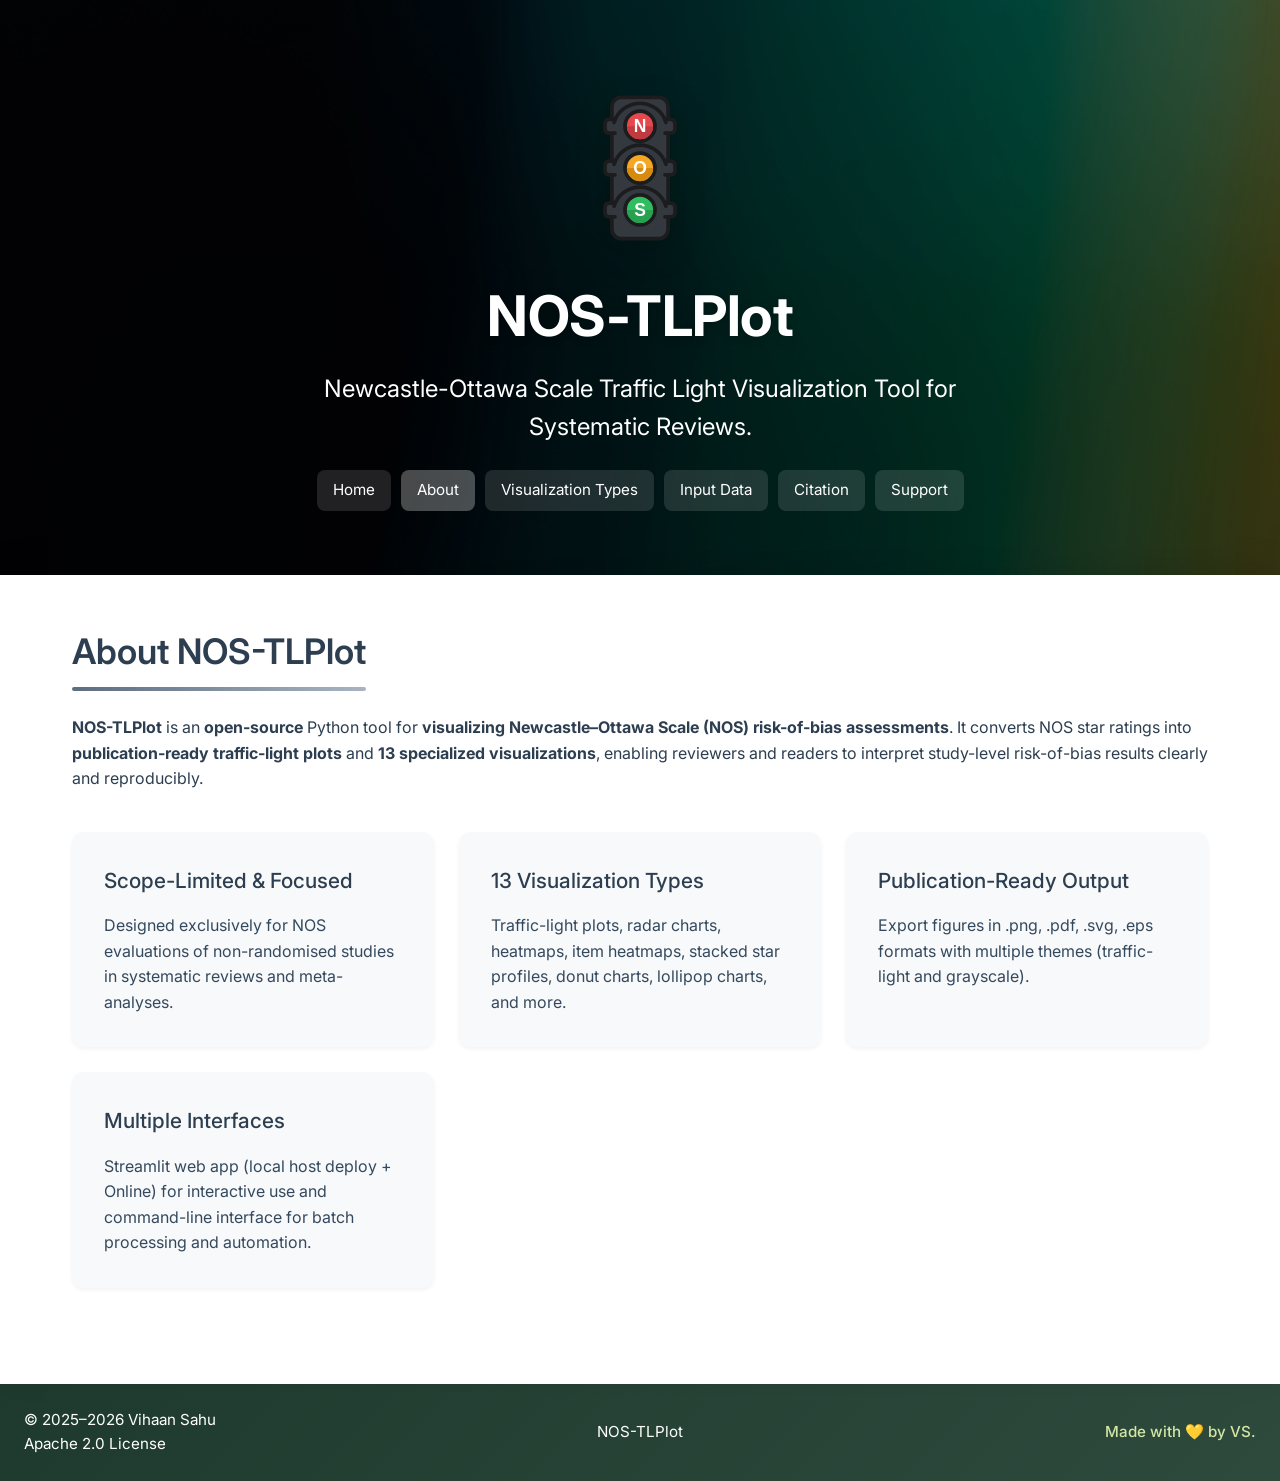
==== about.html @ 0ec020cd "section pages, clickable visualization cards, arrows above figures, softer hover" ====
<!DOCTYPE html>
<html lang="en">
<head>
  <meta charset="UTF-8">
  <meta name="viewport" content="width=device-width, initial-scale=1.0">
  <title>NOS-TLPlot: About NOS-TLPlot</title>
  <meta name="description" content="What NOS-TLPlot is, who it is for, and what makes it a reproducible Newcastle-Ottawa Scale risk-of-bias visualization tool.">
  <link rel="canonical" href="https://nos-tlplot.github.io/about.html">
  <meta property="og:type" content="website">
  <meta property="og:site_name" content="NOS-TLPlot">
  <meta property="og:title" content="NOS-TLPlot: About NOS-TLPlot">
  <meta property="og:description" content="What NOS-TLPlot is, who it is for, and what makes it a reproducible Newcastle-Ottawa Scale risk-of-bias visualization tool.">
  <meta property="og:url" content="https://nos-tlplot.github.io/about.html">
  <meta property="og:image" content="https://nos-tlplot.github.io/assets/preview1.png">
  <meta name="twitter:card" content="summary_large_image">
  <meta name="twitter:title" content="NOS-TLPlot: About NOS-TLPlot">
  <meta name="twitter:description" content="What NOS-TLPlot is, who it is for, and what makes it a reproducible Newcastle-Ottawa Scale risk-of-bias visualization tool.">
  <link rel="icon" href="assets/favicon-48x48.png" type="image/png" sizes="48x48">
  <link rel="icon" href="assets/favicon-96x96.png" type="image/png" sizes="96x96">
  <link rel="icon" href="assets/favicon-180x180.png" type="image/png" sizes="180x180">
  <link rel="apple-touch-icon" href="assets/favicon-180x180.png">
  <link rel="preconnect" href="https://img.shields.io" crossorigin>
  <link rel="preconnect" href="https://cdnjs.cloudflare.com" crossorigin>
  <link rel="stylesheet" href="https://cdnjs.cloudflare.com/ajax/libs/font-awesome/6.5.1/css/all.min.css">
  <link rel="stylesheet" href="styles.css?v=3.0.1">
</head>
<body>

<header>
  <div class="logo-container">
    <img src="assets/logo.svg" alt="NOS-TLPlot Logo" class="logo-image">
  </div>
  <h1 style="margin-top: 15px;">NOS-TLPlot</h1>
  <p>Newcastle-Ottawa Scale Traffic Light Visualization Tool for Systematic Reviews.</p>
  <nav class="page-nav" aria-label="Pages">
    <a href="index.html">Home</a>
    <a href="about.html" class="active">About</a>
    <a href="visualization-types.html">Visualization Types</a>
    <a href="input-data.html">Input Data</a>
    <a href="citation.html">Citation</a>
    <a href="support.html">Support</a>
  </nav>
</header>

<main>
  <div class="container">

    <section class="section-header">
      <h2>About NOS-TLPlot</h2>
      <p>
        <strong>NOS-TLPlot</strong> is an <strong>open-source</strong> Python tool for <strong>visualizing Newcastle–Ottawa Scale (NOS) risk-of-bias assessments</strong>.  
        It converts NOS star ratings into <strong>publication-ready traffic-light plots</strong> and <strong>13 specialized visualizations</strong>, enabling reviewers and readers to interpret study-level risk-of-bias results clearly and reproducibly.
      </p>
      
      <div class="feature-grid">
        <div class="feature-card">
          <h3>Scope-Limited & Focused</h3>
          <p>Designed exclusively for NOS evaluations of non-randomised studies in systematic reviews and meta-analyses.</p>
        </div>
        <div class="feature-card">
          <h3>13 Visualization Types</h3>
          <p>Traffic-light plots, radar charts, heatmaps, item heatmaps, stacked star profiles, donut charts, lollipop charts, and more.</p>
        </div>
        <div class="feature-card">
          <h3>Publication-Ready Output</h3>
          <p>Export figures in .png, .pdf, .svg, .eps formats with multiple themes (traffic-light and grayscale).</p>
        </div>
        <div class="feature-card">
          <h3>Multiple Interfaces</h3>
          <p>Streamlit web app (local host deploy + Online) for interactive use and command-line interface for batch processing and automation.</p>
        </div>
      </div>
    </section>


  </div>
</main>
<footer>
    <div class="footer-content">
      <div class="footer-left">
        <p>© 2025–2026 Vihaan Sahu</p>
        <p>Apache 2.0 License</p>
      </div>
      <div class="footer-center">
        <p>NOS-TLPlot</p>
      </div>
      <div class="footer-right">
        <p><a href="https://aurumz-rgb.github.io" target="_blank">Made with 💛 by VS.</a></p>
      </div>
    </div>
  </footer>

</body>
</html>
---- styles.css ----
@import url('https://fonts.googleapis.com/css2?family=Inter:wght@300;400;500;600;700&family=Roboto+Mono:wght@400;500&display=swap');
    
    :root {
      --primary-dark: #1e3a2e;
      --primary-medium: #2d4a3d;
      --primary-light: #3d6b4d;
      --primary-accent: #5d8a6a;
      --secondary-accent: #d4e6a3;
      --text-primary: #2c3e50;
      --text-secondary: #34495e;
      --bg-light: #f8f9fa;
      --bg-white: #ffffff;
      --shadow-sm: 0 2px 4px rgba(0,0,0,0.05);
      --shadow-md: 0 4px 8px rgba(0,0,0,0.1);
      --shadow-lg: 0 12px 24px rgba(0,0,0,0.15);
      --transition: all 0.3s cubic-bezier(0.4, 0, 0.2, 1);
    }
    
    * {
      margin: 0;
      padding: 0;
      box-sizing: border-box;
    }
    
    body {
      font-family: 'Inter', "Segoe UI", Roboto, sans-serif;
      line-height: 1.6;
      color: var(--text-primary);
      background: linear-gradient(135deg, var(--primary-dark), var(--primary-light));
      min-height: 100vh;
      overflow-x: hidden;
    }
    
    html {
      scroll-behavior: smooth;
    }
    
    header {
      position: relative;
      background: url("assets/background.png") no-repeat center center;
      background-size: cover;
      color: white;
      text-align: center;
      padding: 4rem 2rem;
      overflow: hidden;
    }
    
    header::before {
      content: "";
      position: absolute;
      inset: 0;
      background: rgba(0,0,0,0.4);
      z-index: 0;
    }
    
    header * { 
      position: relative; 
      z-index: 1; 
    }
    
    header h1 { 
      font-size: 3.5rem; 
      margin: 0.5rem 0;
      font-weight: 700;
      letter-spacing: -0.5px;
      text-shadow: 0 2px 10px rgba(0,0,0,0.2);
    }
    
    header p { 
      font-size: 1.5rem; 
      color: #fff;
      max-width: 700px;
      margin: 0 auto 1.5rem;
      font-weight: 400;
    }
    
    main { 
      background: var(--bg-white);
      position: relative;
      z-index: 2;
      box-shadow: 0 -10px 30px rgba(0,0,0,0.1);
    }
    
    .container { 
      max-width: 1200px; 
      margin: auto; 
      padding: 3rem 2rem;
    }
    
    section { 
      margin-bottom: 4rem;
      opacity: 0;
      transform: translateY(20px);
      animation: fadeInUp 0.6s forwards;
    }
    
    @keyframes fadeInUp {
      to {
        opacity: 1;
        transform: translateY(0);
      }
    }
    
    section:nth-child(1) { animation-delay: 0.1s; }
    section:nth-child(2) { animation-delay: 0.2s; }
    section:nth-child(3) { animation-delay: 0.3s; }
    section:nth-child(4) { animation-delay: 0.4s; }
    section:nth-child(5) { animation-delay: 0.5s; }
    section:nth-child(6) { animation-delay: 0.6s; }
    section:nth-child(7) { animation-delay: 0.7s; }
    
    h2 { 
      color: var(--text-primary);
      margin-bottom: 1.5rem;
      font-weight: 600;
      font-size: 2.2rem;
    }
    
    h3 { 
      color: var(--text-secondary);
      margin-bottom: 1rem;
      font-weight: 500;
      font-size: 1.3rem;
    }
    
    .logo-container {
      display: flex;
      justify-content: center;
      align-items: center;
      margin: 1.5rem 0;
      height: 160px;
      width: 100%;
    }
    
    .logo-image {
      width: 160px;
      height: 160px;
      object-fit: contain;
      filter: drop-shadow(0 10px 15px rgba(0,0,0,0.2));
      transition: transform 0.5s ease;
    }
    
    .logo-image:hover {
      transform: scale(1.05);
    }
    

    .badges {
      text-align: center;
      margin: 2rem auto;
      display: flex;
      justify-content: center;
      align-items: center;
      flex-wrap: wrap;
      gap: 16px;
      padding: 20px;
      max-width: 1100px;
    }
    
    .badges img {
      max-width: 100%;
      height: auto;
      border-radius: 6px;
    }
    
    .badges img {
      height: 24px;
      transition: all 0.3s cubic-bezier(0.4, 0, 0.2, 1);
      filter: grayscale(0.7);
      border-radius: 4px;
    }
    
    .badges img:hover {
      transform: translateY(-4px) scale(1.05);
      filter: grayscale(0);
    }

    
    .redirect {
      text-align: center;
      margin: 3rem 0;
    }
    
    .redirect a {
      background: linear-gradient(135deg, var(--primary-medium), var(--primary-accent));
      color: white;
      padding: 1rem 2.5rem;
      font-size: 1.2rem;
      border-radius: 50px;
      text-decoration: none;
      display: inline-block;
      margin: 0.5rem;
      font-weight: 500;
      transition: var(--transition);
      box-shadow: var(--shadow-md);
      position: relative;
      overflow: hidden;
    }
    
    .redirect a::before {
      content: '';
      position: absolute;
      top: 0;
      left: 0;
      width: 100%;
      height: 100%;
      background: rgba(255,255,255,0.1);
      transform: translateX(-100%);
      transition: transform 0.5s ease;
    }
    
    .redirect a:hover::before {
      transform: translateX(0);
    }
    
    .redirect a:hover { 
      background: linear-gradient(135deg, var(--primary-dark), var(--primary-medium));
      transform: translateY(-5px);
      box-shadow: var(--shadow-lg);
    }
    
    .redirect a.secondary {
      background: linear-gradient(135deg, var(--primary-dark), var(--primary-medium));
    }
    
    .redirect a.secondary:hover {
      background: linear-gradient(135deg, #0f1f1a, var(--primary-dark));
    }
    
    .carousel {
      position: relative;
      width: 100%;
      max-width: 900px;
      margin: 3rem auto;
      overflow: hidden;
      border-radius: 16px;
      background: var(--bg-white);
      height: 550px;
    }
    
    .carousel-track {
      display: flex;
      width: 100%;
      transition: transform 0.5s ease-in-out;
      height: 100%;
    }
    
    .carousel-track img {
      width: 100%;
      flex: 0 0 100%;
      display: block;
      height: 100%;
      object-fit: contain;
      padding: 20px;
      box-sizing: border-box;
    }
    
    .carousel-arrow {
      position: absolute;
      top: 50%;
      transform: translateY(-50%);
      width: 36px;
      height: 36px;
      background-color: rgba(45, 74, 61, 0.7);
      border-radius: 4px;
      display: flex;
      justify-content: center;
      align-items: center;
      cursor: pointer;
      z-index: 10;
      font-size: 16px;
      border: none;
      color: white;
      transition: var(--transition);
      backdrop-filter: blur(5px);
    }
    
    .carousel-arrow:hover {
      background-color: rgba(45, 74, 61, 0.9);
    }
    
    .carousel-arrow.prev {
      left: 15px;
      border-radius: 4px 0 0 4px;
    }
    
    .carousel-arrow.next {
      right: 15px;
      border-radius: 0 4px 4px 0;
    }
    
    .table-container {
      overflow-x: auto;
      margin-top: 1.5rem;
      border-radius: 8px;
      box-shadow: var(--shadow-sm);
    }
    
    table {
      width: 100%;
      border-collapse: collapse;
      background: var(--bg-white);
    }
    
    th, td {
      border: 1px solid #e0e0e0;
      padding: 0.75rem;
      text-align: left;
      font-size: 0.95rem;
    }
    
    th {
      background-color: var(--primary-medium);
      color: white;
      font-weight: 500;
      text-transform: uppercase;
      font-size: 0.85rem;
      letter-spacing: 0.5px;
    }
    
    tr:nth-child(even) {
      background-color: var(--bg-light);
    }
    
    tr:hover {
      background-color: rgba(93, 138, 106, 0.1);
    }
    
    .citation, .support, .table-instructions {
      margin-top: 2.5rem;
    }
    
    .citation p {
      font-style: italic;
      color: var(--text-primary);
      line-height: 1.7;
    }
    
    .support p {
      line-height: 1.7;
      color: var(--text-secondary);
    }
    
    .support a {
      color: var(--primary-medium);
      text-decoration: none;
      font-weight: 500;
      position: relative;
    }
    
    .support a::after {
      content: '';
      position: absolute;
      bottom: -2px;
      left: 0;
      width: 0;
      height: 2px;
      background-color: var(--primary-medium);
      transition: width 0.3s ease;
    }
    
    .support a:hover { 
      text-decoration: none;
    }
    
    .support a:hover::after {
      width: 100%;
    }
    
    .citation-select-container select, 
    .citation-select-container button {
       font-size: 0.9rem;        
       padding: 0.5rem 1rem;  
       margin-right: 0.5rem;
       min-width: 200px;       
       border-radius: 8px;     
       border: 1px solid #ddd;
       background-color: var(--bg-white);
       transition: var(--transition);
    }
    
    .citation-select-container select:hover,
    .citation-select-container button:hover {
      border-color: var(--primary-medium);
    }
    
    .citation-select-container button {
      background: linear-gradient(135deg, var(--primary-medium), var(--primary-accent));
      color: white;
      border: none;
      cursor: pointer;
      font-weight: 500;
    }
    
    .citation-select-container button:hover {
      background: linear-gradient(135deg, var(--primary-dark), var(--primary-medium));
    }
    
    footer {
      background: linear-gradient(135deg, var(--primary-dark), var(--primary-medium));
      color: #fff;
      display: flex;
      justify-content: center;
      align-items: center;
      padding: 1.5rem;
      font-size: 0.95rem;
      font-weight: 400;
    }
    
    footer a {
      color: var(--secondary-accent);
      text-decoration: none;
      font-weight: 500;
      position: relative;
    }
    
    footer a::after {
      content: '';
      position: absolute;
      bottom: -2px;
      left: 0;
      width: 0;
      height: 2px;
      background-color: var(--secondary-accent);
      transition: width 0.3s ease;
    }
    
    footer a:hover {
      color: #e6f5a3;
    }
    
    footer a:hover::after {
      width: 100%;
    }

    .footer-content {
      display: flex;
      justify-content: space-between;
      align-items: center;
      width: 100%;
    }

    .footer-left, 
    .footer-center, 
    .footer-right {
      flex: 1;
    }

    .footer-center {
      text-align: center;
    }

    .footer-right {
      text-align: right;
    }
    
    .template-container {
      display: flex;
      flex-wrap: wrap;
      justify-content: flex-start;
      gap: 25px;
      margin-top: 25px;
      margin-bottom: 35px;
    }
    
    .template-box {
      background: linear-gradient(135deg, var(--bg-light), #e9ecef);
      border-radius: 16px;
      padding: 25px;
      width: 220px;
      text-align: center;
      box-shadow: var(--shadow-md);
      transition: var(--transition);
      border: 1px solid #dee2e6;
      position: relative;
      overflow: hidden;
    }
    
    .template-box::before {
      content: '';
      position: absolute;
      top: 0;
      left: 0;
      width: 100%;
      height: 5px;
      background: linear-gradient(90deg, #5B6D80, #A9B4C0);
    }
    
    .template-box:hover {
      transform: translateY(-10px);
      box-shadow: var(--shadow-lg);
    }
    
    .template-box h3 {
      margin-top: 0;
      color: var(--text-primary);
      font-size: 1.3rem;
      border-bottom: 2px solid var(--primary-medium);
      padding-bottom: 12px;
      margin-bottom: 18px;
    }
    
    .template-buttons {
      display: flex;
      flex-direction: row;
      gap: 12px;
      justify-content: center;
    }
    
    .template-buttons a {
      background: linear-gradient(135deg, var(--primary-medium), var(--primary-accent));
      color: white;
      padding: 10px 18px;
      border-radius: 25px;
      text-decoration: none;
      font-size: 0.95rem;
      font-weight: 500;
      transition: var(--transition);
      display: inline-block;
      box-shadow: var(--shadow-sm);
    }
    
    .template-buttons a:hover {
      background: linear-gradient(135deg, var(--primary-dark), var(--primary-medium));
      transform: translateY(-3px);
      box-shadow: var(--shadow-md);
    }
    
    .citation-download {
      margin-top: 1.5rem;
      display: flex;
      gap: 15px;
    }
    
    .citation-download button {
      background: linear-gradient(135deg, var(--primary-medium), var(--primary-accent));
      color: white;
      border: none;
      padding: 0.6rem 1.2rem;
      border-radius: 8px;
      cursor: pointer;
      font-size: 0.9rem;
      font-weight: 500;
      transition: var(--transition);
      box-shadow: var(--shadow-sm);
    }
    
    .citation-download button:hover {
      background: linear-gradient(135deg, var(--primary-dark), var(--primary-medium));
      transform: translateY(-3px);
      box-shadow: var(--shadow-md);
    }
    
    .feature-grid {
      display: grid;
      grid-template-columns: repeat(auto-fit, minmax(300px, 1fr));
      gap: 25px;
      margin: 2.5rem 0;
    }
    
    .feature-card {
      background: var(--bg-light);
      padding: 2rem;
      border-radius: 12px;

      transition: var(--transition);
      box-shadow: var(--shadow-sm);
      height: 100%;
      display: flex;
      flex-direction: column;
    }
    
    .feature-card:hover {
      transform: translateY(-8px);
      box-shadow: var(--shadow-lg);
    }
    
    .feature-card h3 {
      margin-top: 0;
      color: var(--text-primary);
      font-size: 1.3rem;
      margin-bottom: 1rem;
    }
    
    .feature-card p {
      color: var(--text-secondary);
      flex-grow: 1;
    }
    
    .viz-grid {
      display: grid;
      grid-template-columns: repeat(auto-fit, minmax(250px, 1fr));
      gap: 20px;
      margin: 2.5rem 0;
    }
    
    .viz-item {
      background: linear-gradient(135deg, #e8f5e9, #f1f8e9);
      padding: 1.2rem;
      border-radius: 10px;
      font-size: 0.95rem;

      transition: var(--transition);
      box-shadow: var(--shadow-sm);
      font-weight: 500;
    }
    
    .viz-item:hover {
      transform: translateY(-5px);
      box-shadow: var(--shadow-md);
    }
    
    pre {
      background: linear-gradient(135deg, var(--text-primary), var(--text-secondary));
      color: white;
      padding: 1.5rem;
      border-radius: 10px;
      overflow-x: auto;
      font-family: 'Roboto Mono', 'Courier New', monospace;
      box-shadow: var(--shadow-md);
      margin: 1.5rem 0;
    }
    
    .code-block {
      background: var(--bg-light);
      padding: 0.8rem;
      border-radius: 6px;
      font-family: 'Roboto Mono', 'Courier New', monospace;
      font-size: 0.9rem;
      box-shadow: inset 0 1px 3px rgba(0,0,0,0.1);
    }
    
    .section-header {
      text-align: left;
      margin-bottom: 3rem;
    }
    
    .section-header h2 {
      position: relative;
      display: inline-block;
      padding-bottom: 12px;
    }
    
    .section-header h2:after {
      content: '';
      position: absolute;
      bottom: 0;
      left: 0;
      width: 100%;
      height: 4px;
      background: linear-gradient(90deg, #5B6D80, #A9B4C0);
      border-radius: 4px;
    }
    
    .methods-text {
      background: var(--bg-light);
      padding: 2rem;
      border-radius: 12px;

      box-shadow: var(--shadow-sm);
      margin: 1.5rem 0;
    }
    
    .methods-text p {
      font-style: italic;
      color: var(--text-primary);
      line-height: 1.8;
    }
    

    @media (max-width: 768px) {
      header h1 {
        font-size: 2.5rem;
      }
      
      header p {
        font-size: 1.2rem;
      }
      
      .container {
        padding: 2rem 1rem;
      }
      
      .carousel {
        height: 400px;
      }
      
      .carousel-arrow {
        width: 30px;
        height: 30px;
        font-size: 14px;
      }
      
      .carousel-arrow.prev {
        left: 10px;
      }
      
      .carousel-arrow.next {
        right: 10px;
      }
      
      .feature-grid {
        grid-template-columns: 1fr;
      }
      
      .viz-grid {
        grid-template-columns: repeat(2, 1fr);
      }
      
      .template-box {
        width: 100%;
      }

      .footer-content {
        flex-direction: column;
        gap: 1rem;
        text-align: center;
      }

      .footer-left, .footer-center, .footer-right {
        text-align: center;
        flex: auto;
      }
    }
    
    @media (max-width: 480px) {
      header {
        padding: 3rem 1rem;
      }
      
      header h1 {
        font-size: 2rem;
      }
      
      .redirect a {
        padding: 0.8rem 1.5rem;
        font-size: 1rem;
      }
      
      .viz-grid {
        grid-template-columns: 1fr;
      }
    }
    .carousel {
      box-shadow: none;
      outline: none;
    }
    
    .carousel-track img {
      box-shadow: none;
      outline: none;
    }
    
    .carousel-arrow:focus {
      outline: none;
    }
    
    .carousel-arrow:focus-visible {
      outline: 2px solid #ffffff;
    }
    
    .citation-select-container {
      position: relative;
    }
    
    .citation-select-container button {
      position: relative;
    }
    
    .citation-copied {
      position: absolute;
      left: calc(100% + 12px);
      top: 50%;
      transform: translateY(-50%);
      background: var(--primary-medium);
      color: white;
      padding: 10px 16px;
      border-radius: 8px;
      font-weight: 500;
      font-size: 0.9rem;
      white-space: nowrap;
      box-shadow: var(--shadow-md);
      opacity: 0;
      transition: opacity 0.3s ease;
      z-index: 500;
      pointer-events: none;
    }
    
    .citation-copied.show {
      opacity: 1;
    }

    /* carousel arrows outside the figure */
    .carousel-section {
      position: relative;
      max-width: 1060px;
      margin: 3rem auto;
    }
    
    .carousel-wrapper {
      position: relative;
      width: 100%;
    }
    
    .carousel-arrow.prev {
      left: -56px;
    }
    
    .carousel-arrow.next {
      right: -56px;
    }
    
    @media (max-width: 1100px) {
      .carousel-arrow.prev {
        left: 10px;
      }
      
      .carousel-arrow.next {
        right: 10px;
      }
    }
    
    .carousel-track img {
      cursor: zoom-in;
    }
    
    /* clickable visualization type cards */
    .viz-item {
      cursor: pointer;
      transition: var(--transition);
    }
    
    .viz-item:hover {
      background: var(--bg-light);
    }
    
    /* plot lightbox */
    .plot-lightbox {
      display: none;
      position: fixed;
      inset: 0;
      background: rgba(10, 14, 12, 0.92);
      z-index: 2000;
      flex-direction: column;
    }
    
    .plot-lightbox.open {
      display: flex;
    }
    
    .plot-lightbox-toolbar {
      display: flex;
      align-items: center;
      justify-content: space-between;
      gap: 12px;
      padding: 10px 18px;
      background: rgba(20, 26, 23, 0.9);
      color: white;
    }
    
    .plot-lightbox-title {
      font-weight: 600;
      font-size: 1rem;
      overflow: hidden;
      text-overflow: ellipsis;
      white-space: nowrap;
    }
    
    .plot-lightbox-controls {
      display: flex;
      align-items: center;
      gap: 10px;
    }
    
    .plot-lightbox-controls button,
    .plot-lightbox-controls a {
      background: rgba(255, 255, 255, 0.12);
      color: white;
      border: none;
      border-radius: 8px;
      min-width: 38px;
      height: 38px;
      font-size: 1rem;
      cursor: pointer;
      text-decoration: none;
      display: flex;
      align-items: center;
      justify-content: center;
      transition: background 0.2s ease;
    }
    
    .plot-lightbox-controls button:hover,
    .plot-lightbox-controls a:hover {
      background: rgba(255, 255, 255, 0.28);
    }
    
    #lbZoomLevel {
      min-width: 48px;
      text-align: center;
      font-size: 0.9rem;
    }
    
    .plot-lightbox-canvas {
      flex: 1;
      overflow: auto;
      display: flex;
      align-items: center;
      justify-content: center;
      padding: 20px;
    }
    
    .plot-lightbox-canvas img {
      max-width: 94vw;
      max-height: 82vh;
      object-fit: contain;
      transform-origin: center center;
      transition: transform 0.15s ease;
      background: white;
      border-radius: 8px;
    }
    
    .plot-lightbox:fullscreen {
      background: rgba(10, 14, 12, 0.98);
    }
    
    .plot-lightbox:fullscreen .plot-lightbox-canvas img {
      max-height: 88vh;
    }

    /* arrows live above the figure, never covering it */
    .carousel-nav {
      display: flex;
      justify-content: space-between;
      gap: 12px;
      margin-bottom: 10px;
    }
    
    .carousel-arrow,
    .carousel-arrow.prev,
    .carousel-arrow.next {
      position: static;
      transform: none;
      left: auto;
      right: auto;
      top: auto;
      width: 44px;
      height: 38px;
      border-radius: 10px;
      background-color: rgba(45, 74, 61, 0.85);
      font-size: 16px;
    }
    
    .carousel-arrow:hover {
      background-color: rgba(45, 74, 61, 1);
    }

    /* extra responsiveness */
    @media (max-width: 900px) {
      .citation-select-container {
        display: flex;
        flex-wrap: wrap;
        gap: 10px;
      }
      
      .citation-select-container select {
        flex: 1 1 220px;
      }
      
      .plot-lightbox-toolbar {
        flex-wrap: wrap;
      }
      
      .plot-lightbox-title {
        white-space: normal;
      }
    }
    
    @media (max-width: 700px) {
      .citation-copied {
        left: 50%;
        top: -46px;
        transform: translateX(-50%);
        font-size: 0.8rem;
        padding: 8px 12px;
      }
      
      .carousel {
        height: 380px;
      }
      
      .badges {
        gap: 10px;
        padding: 12px;
      }
    }

    /* section title links (no hover styling) */
    .section-link {
      color: inherit;
      text-decoration: none;
    }
    
    .section-link:hover,
    .section-link:focus {
      color: inherit;
      text-decoration: none;
    }
    
    /* standalone page navigation */
    .page-nav {
      display: flex;
      flex-wrap: wrap;
      gap: 10px;
      justify-content: center;
      margin-top: 18px;
    }
    
    .page-nav a {
      color: white;
      background: rgba(255, 255, 255, 0.12);
      padding: 8px 16px;
      border-radius: 8px;
      text-decoration: none;
      font-size: 0.95rem;
      transition: background 0.2s ease;
    }
    
    .page-nav a:hover {
      background: rgba(255, 255, 255, 0.25);
    }
    
    .page-nav a.active {
      background: rgba(255, 255, 255, 0.28);
    }

    @media (min-width: 1100px) {
      .carousel-nav {
        display: none;
      }
      
      .carousel-arrow,
      .carousel-arrow.prev,
      .carousel-arrow.next {
        position: absolute;
        top: 50%;
        transform: translateY(-50%);
        left: auto;
        right: auto;
      }
      
      .carousel-arrow.prev {
        left: -64px;
      }
      
      .carousel-arrow.next {
        right: -64px;
      }
    }
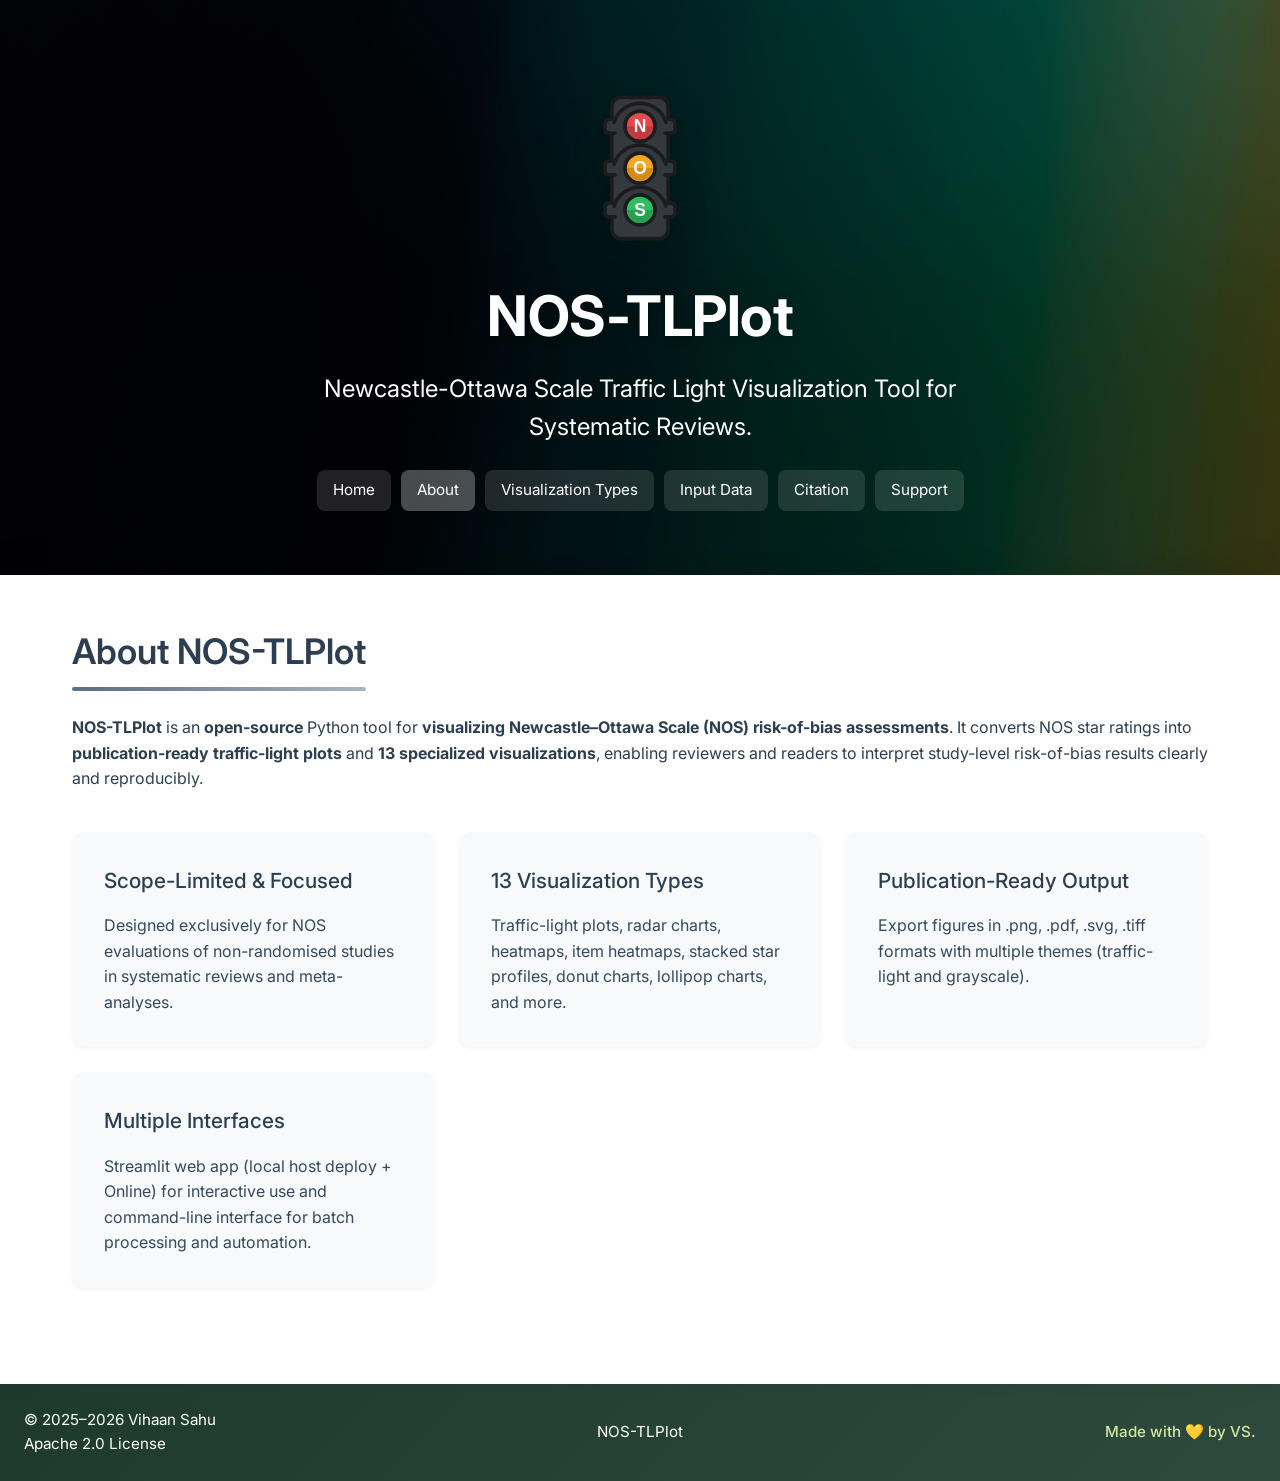
==== commit 0f1d3fb0: "tiff instead of eps in documented export formats" ====
--- a/about.html
+++ b/about.html
@@ -22,7 +22,33 @@
   <link rel="preconnect" href="https://img.shields.io" crossorigin>
   <link rel="preconnect" href="https://cdnjs.cloudflare.com" crossorigin>
   <link rel="stylesheet" href="https://cdnjs.cloudflare.com/ajax/libs/font-awesome/6.5.1/css/all.min.css">
-  <link rel="stylesheet" href="styles.css?v=3.0.1">
+  <link rel="stylesheet" href="styles.css?v=3.0.2">
+  <script type="application/ld+json">
+  {
+    "@context": "https://schema.org",
+    "@graph": [
+      {
+        "@type": "AboutPage",
+        "@id": "https://nos-tlplot.github.io/about.html#webpage",
+        "url": "https://nos-tlplot.github.io/about.html",
+        "name": "NOS-TLPlot: About NOS-TLPlot",
+        "description": "What NOS-TLPlot is, who it is for, and what makes it a reproducible Newcastle-Ottawa Scale risk-of-bias visualization tool.",
+        "inLanguage": "en",
+        "isPartOf": { "@id": "https://nos-tlplot.github.io/#website" },
+        "about": { "@id": "https://nos-tlplot.github.io/#software" },
+        "breadcrumb": { "@id": "https://nos-tlplot.github.io/about.html#breadcrumb" }
+      },
+      {
+        "@type": "BreadcrumbList",
+        "@id": "https://nos-tlplot.github.io/about.html#breadcrumb",
+        "itemListElement": [
+          { "@type": "ListItem", "position": 1, "name": "Home", "item": "https://nos-tlplot.github.io/" },
+          { "@type": "ListItem", "position": 2, "name": "About", "item": "https://nos-tlplot.github.io/about.html" }
+        ]
+      }
+    ]
+  }
+  </script>
 </head>
 <body>
 
@@ -63,7 +89,7 @@
         </div>
         <div class="feature-card">
           <h3>Publication-Ready Output</h3>
-          <p>Export figures in .png, .pdf, .svg, .eps formats with multiple themes (traffic-light and grayscale).</p>
+          <p>Export figures in .png, .pdf, .svg, .tiff formats with multiple themes (traffic-light and grayscale).</p>
         </div>
         <div class="feature-card">
           <h3>Multiple Interfaces</h3>
--- a/styles.css
+++ b/styles.css
@@ -182,7 +182,7 @@
     }
     
     .redirect a {
-      background: linear-gradient(135deg, var(--primary-medium), var(--primary-accent));
+      background: linear-gradient(135deg, #3B4650, #232A31);
       color: white;
       padding: 1rem 2.5rem;
       font-size: 1.2rem;
@@ -214,13 +214,13 @@
     }
     
     .redirect a:hover { 
-      background: linear-gradient(135deg, var(--primary-dark), var(--primary-medium));
+      background: linear-gradient(135deg, #46525E, #2C343C);
       transform: translateY(-5px);
       box-shadow: var(--shadow-lg);
     }
     
     .redirect a.secondary {
-      background: linear-gradient(135deg, var(--primary-dark), var(--primary-medium));
+      background: linear-gradient(135deg, #46525E, #2C343C);
     }
     
     .redirect a.secondary:hover {
@@ -341,14 +341,14 @@
       color: var(--text-secondary);
     }
     
-    .support a {
+    .support p a {
       color: var(--primary-medium);
       text-decoration: none;
       font-weight: 500;
       position: relative;
     }
-    
-    .support a::after {
+
+    .support p a::after {
       content: '';
       position: absolute;
       bottom: -2px;
@@ -358,12 +358,12 @@
       background-color: var(--primary-medium);
       transition: width 0.3s ease;
     }
-    
-    .support a:hover { 
+
+    .support p a:hover {
       text-decoration: none;
     }
-    
-    .support a:hover::after {
+
+    .support p a:hover::after {
       width: 100%;
     }
     
@@ -371,7 +371,6 @@
     .citation-select-container button {
        font-size: 0.9rem;        
        padding: 0.5rem 1rem;  
-       margin-right: 0.5rem;
        min-width: 200px;       
        border-radius: 8px;     
        border: 1px solid #ddd;
@@ -385,7 +384,7 @@
     }
     
     .citation-select-container button {
-      background: linear-gradient(135deg, var(--primary-medium), var(--primary-accent));
+      background: linear-gradient(135deg, #3B4650, #232A31);
       color: white;
       border: none;
       cursor: pointer;
@@ -393,7 +392,7 @@
     }
     
     .citation-select-container button:hover {
-      background: linear-gradient(135deg, var(--primary-dark), var(--primary-medium));
+      background: linear-gradient(135deg, #46525E, #2C343C);
     }
     
     footer {
@@ -508,7 +507,7 @@
     }
     
     .template-buttons a {
-      background: linear-gradient(135deg, var(--primary-medium), var(--primary-accent));
+      background: linear-gradient(135deg, #3B4650, #232A31);
       color: white;
       padding: 10px 18px;
       border-radius: 25px;
@@ -521,7 +520,7 @@
     }
     
     .template-buttons a:hover {
-      background: linear-gradient(135deg, var(--primary-dark), var(--primary-medium));
+      background: linear-gradient(135deg, #46525E, #2C343C);
       transform: translateY(-3px);
       box-shadow: var(--shadow-md);
     }
@@ -533,7 +532,7 @@
     }
     
     .citation-download button {
-      background: linear-gradient(135deg, var(--primary-medium), var(--primary-accent));
+      background: linear-gradient(135deg, #3B4650, #232A31);
       color: white;
       border: none;
       padding: 0.6rem 1.2rem;
@@ -546,7 +545,7 @@
     }
     
     .citation-download button:hover {
-      background: linear-gradient(135deg, var(--primary-dark), var(--primary-medium));
+      background: linear-gradient(135deg, #46525E, #2C343C);
       transform: translateY(-3px);
       box-shadow: var(--shadow-md);
     }
@@ -761,6 +760,13 @@
     
     .citation-select-container {
       position: relative;
+      display: flex;
+      flex-wrap: wrap;
+      gap: 10px;
+    }
+    
+    .citation-select-container select {
+      flex: 1 1 220px;
     }
     
     .citation-select-container button {
@@ -769,10 +775,9 @@
     
     .citation-copied {
       position: absolute;
-      left: calc(100% + 12px);
-      top: 50%;
-      transform: translateY(-50%);
-      background: var(--primary-medium);
+      right: 0;
+      bottom: calc(100% + 10px);
+      background: #3B4650;
       color: white;
       padding: 10px 16px;
       border-radius: 8px;
@@ -796,28 +801,18 @@
       max-width: 1060px;
       margin: 3rem auto;
     }
-    
+
     .carousel-wrapper {
       position: relative;
       width: 100%;
     }
-    
+
     .carousel-arrow.prev {
-      left: -56px;
-    }
-    
+      left: max(10px, calc(50% - 496px));
+    }
+
     .carousel-arrow.next {
-      right: -56px;
-    }
-    
-    @media (max-width: 1100px) {
-      .carousel-arrow.prev {
-        left: 10px;
-      }
-      
-      .carousel-arrow.next {
-        right: 10px;
-      }
+      right: max(10px, calc(50% - 496px));
     }
     
     .carousel-track img {
@@ -927,63 +922,29 @@
       max-height: 88vh;
     }
 
-    /* arrows live above the figure, never covering it */
-    .carousel-nav {
-      display: flex;
-      justify-content: space-between;
-      gap: 12px;
-      margin-bottom: 10px;
-    }
-    
     .carousel-arrow,
     .carousel-arrow.prev,
     .carousel-arrow.next {
-      position: static;
-      transform: none;
-      left: auto;
-      right: auto;
-      top: auto;
-      width: 44px;
-      height: 38px;
+      background-color: rgba(38, 46, 54, 0.82);
       border-radius: 10px;
-      background-color: rgba(45, 74, 61, 0.85);
-      font-size: 16px;
     }
     
     .carousel-arrow:hover {
-      background-color: rgba(45, 74, 61, 1);
+      background-color: rgba(38, 46, 54, 0.96);
     }
 
     /* extra responsiveness */
     @media (max-width: 900px) {
-      .citation-select-container {
-        display: flex;
-        flex-wrap: wrap;
-        gap: 10px;
-      }
-      
-      .citation-select-container select {
-        flex: 1 1 220px;
-      }
-      
       .plot-lightbox-toolbar {
         flex-wrap: wrap;
       }
-      
+
       .plot-lightbox-title {
         white-space: normal;
       }
     }
-    
+
     @media (max-width: 700px) {
-      .citation-copied {
-        left: 50%;
-        top: -46px;
-        transform: translateX(-50%);
-        font-size: 0.8rem;
-        padding: 8px 12px;
-      }
-      
       .carousel {
         height: 380px;
       }
@@ -1033,26 +994,13 @@
       background: rgba(255, 255, 255, 0.28);
     }
 
-    @media (min-width: 1100px) {
-      .carousel-nav {
-        display: none;
-      }
-      
-      .carousel-arrow,
-      .carousel-arrow.prev,
-      .carousel-arrow.next {
-        position: absolute;
-        top: 50%;
-        transform: translateY(-50%);
-        left: auto;
-        right: auto;
-      }
-      
-      .carousel-arrow.prev {
-        left: -64px;
-      }
-      
-      .carousel-arrow.next {
-        right: -64px;
-      }
-    }
+    .carousel-arrow,
+    .carousel-arrow.prev,
+    .carousel-arrow.next {
+      background-color: rgba(38, 46, 54, 0.82);
+      border-radius: 10px;
+    }
+    
+    .carousel-arrow:hover {
+      background-color: rgba(38, 46, 54, 0.96);
+    }
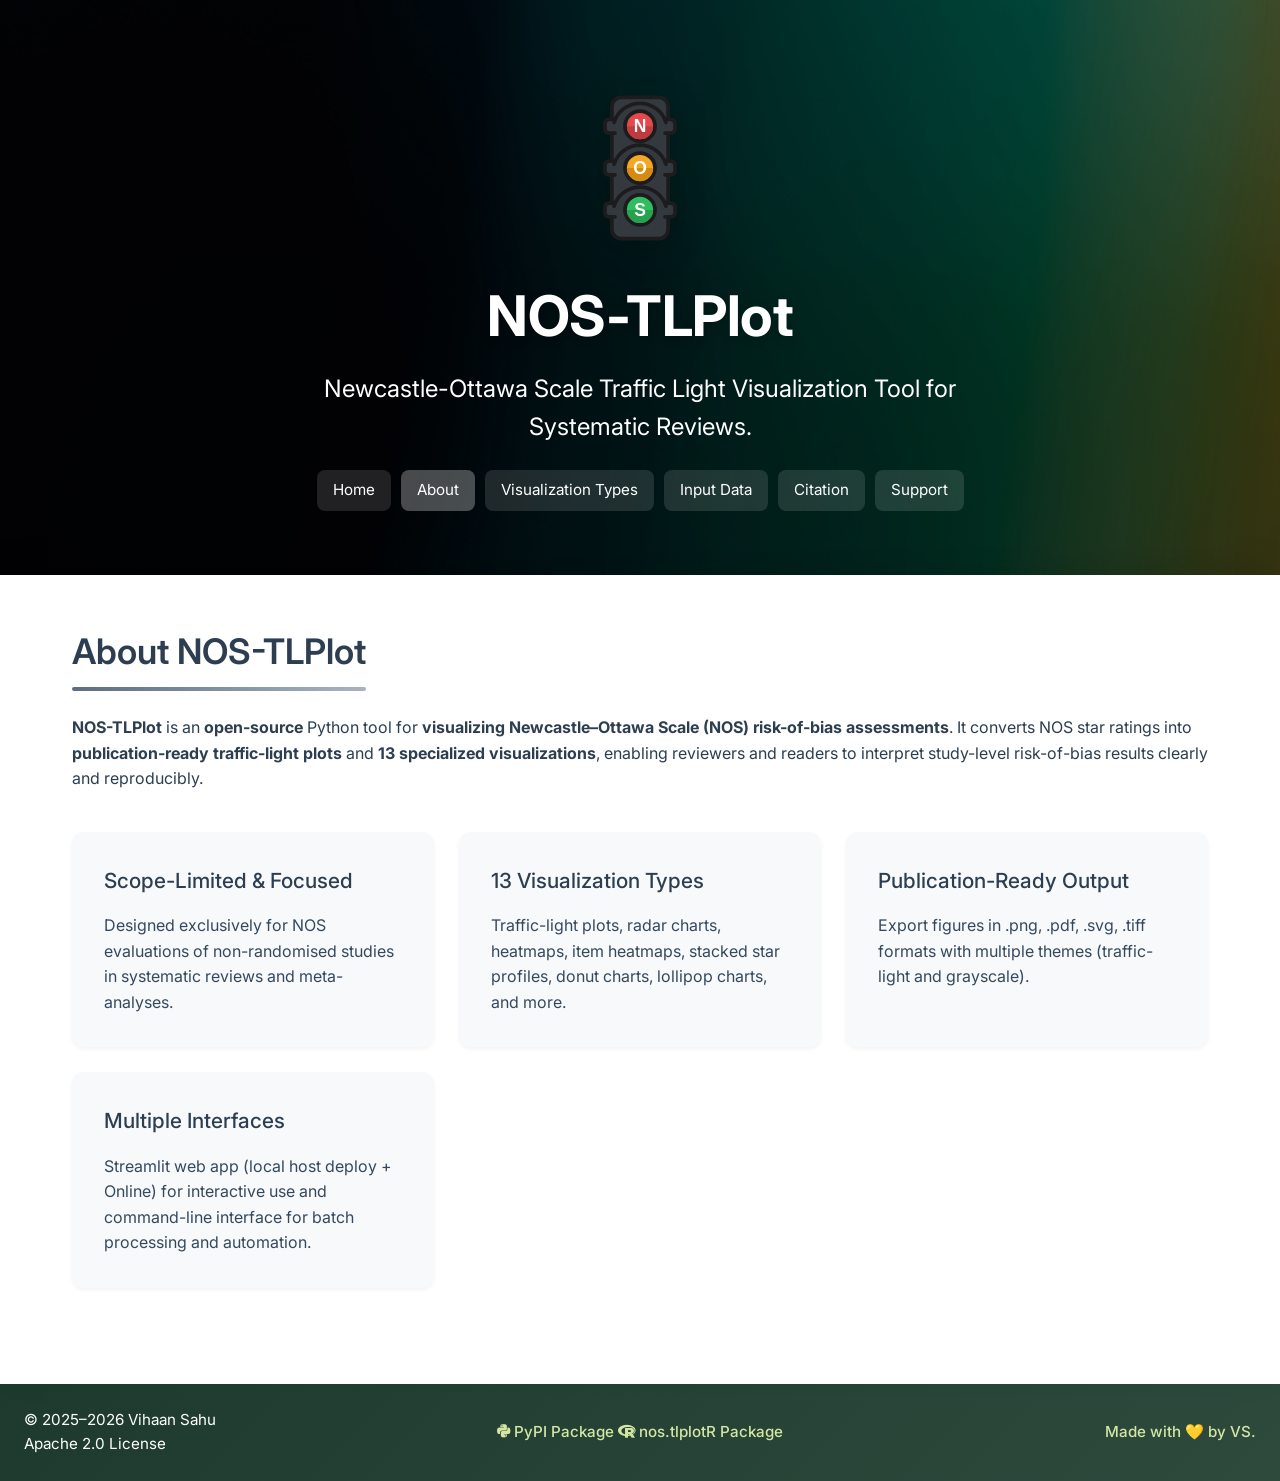
==== commit d0253d7e: "link the python and r packages in the footer and redirect section" ====
--- a/about.html
+++ b/about.html
@@ -22,6 +22,7 @@
   <link rel="preconnect" href="https://img.shields.io" crossorigin>
   <link rel="preconnect" href="https://cdnjs.cloudflare.com" crossorigin>
   <link rel="stylesheet" href="https://cdnjs.cloudflare.com/ajax/libs/font-awesome/6.5.1/css/all.min.css">
+  <link rel="stylesheet" href="assets/fontawesome/css/all.min.css">
   <link rel="stylesheet" href="styles.css?v=3.0.2">
   <script type="application/ld+json">
   {
@@ -108,7 +109,8 @@
         <p>Apache 2.0 License</p>
       </div>
       <div class="footer-center">
-        <p>NOS-TLPlot</p>
+        <a href="https://pypi.org/project/nos-tlplot/" target="_blank"><i class="fab fa-python"></i> PyPI Package</a>
+        <a href="https://nos-tlplot.github.io/nos.tlplotR/index.html" target="_blank"><i class="fab fa-r-project"></i> nos.tlplotR Package</a>
       </div>
       <div class="footer-right">
         <p><a href="https://aurumz-rgb.github.io" target="_blank">Made with 💛 by VS.</a></p>
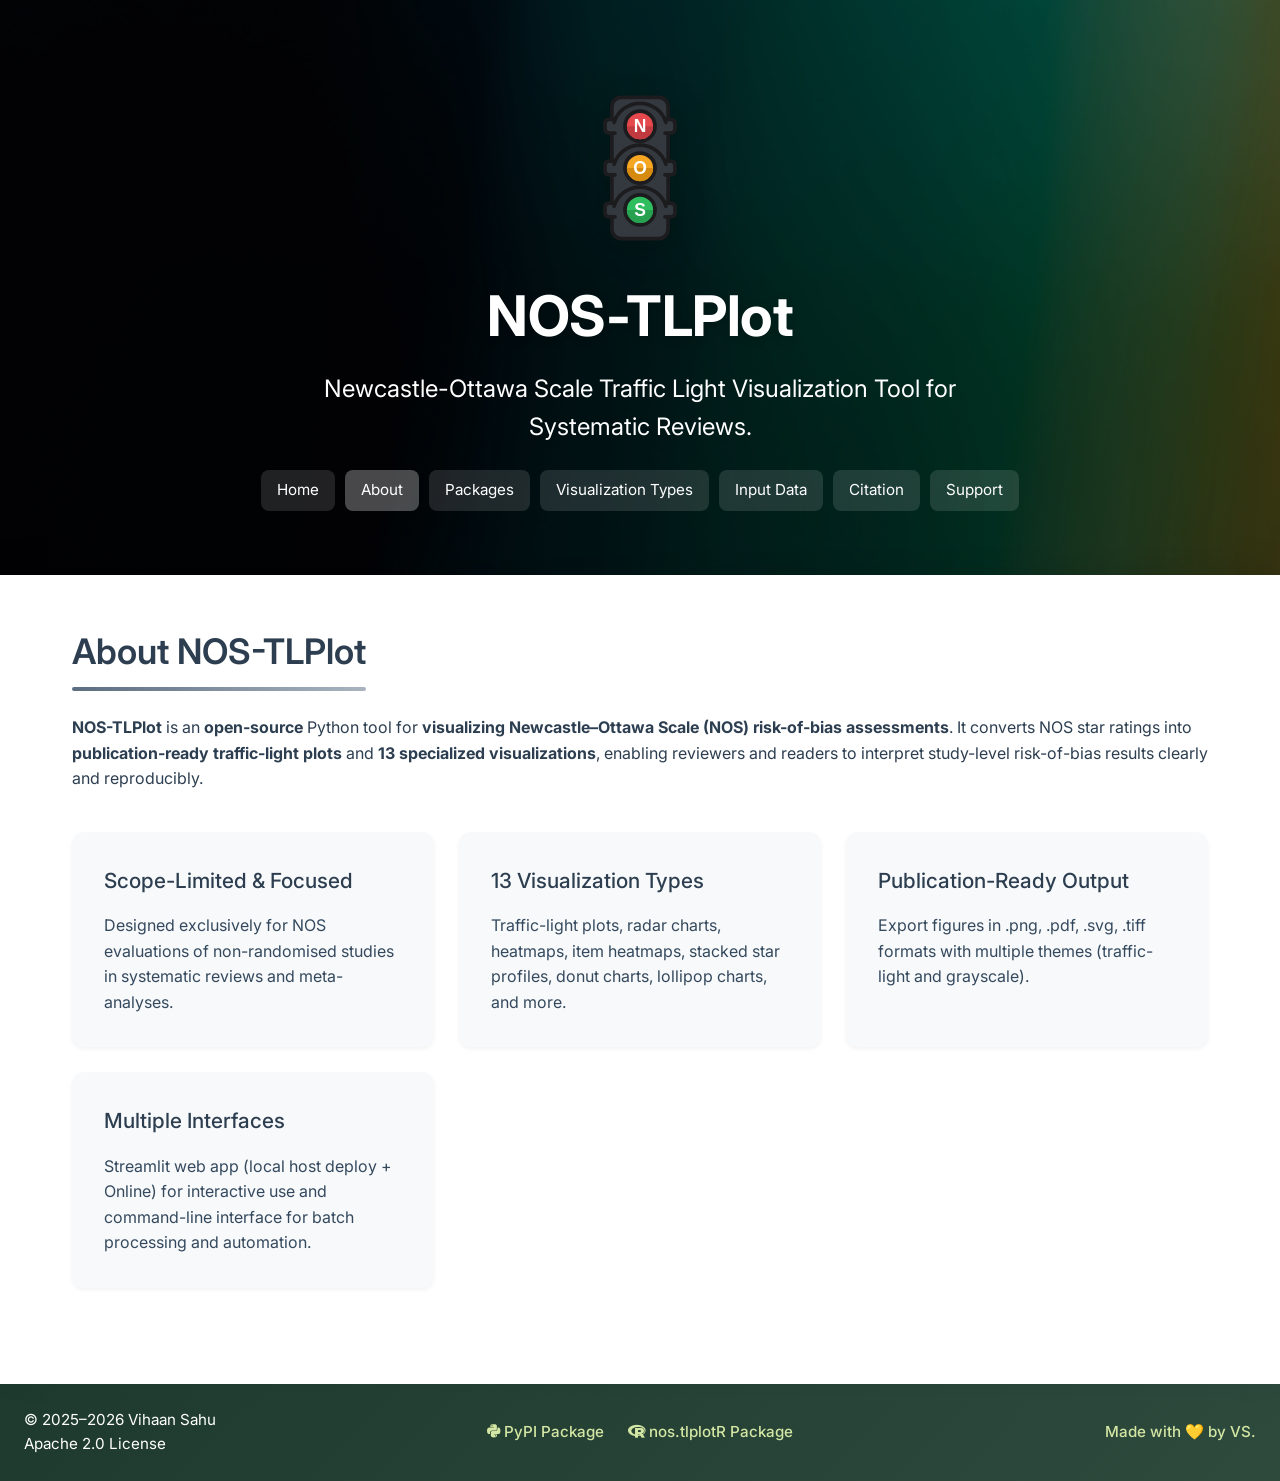
==== commit 5c8ef410: "add the packages page with site links and spacing fixes" ====
--- a/about.html
+++ b/about.html
@@ -62,6 +62,7 @@
   <nav class="page-nav" aria-label="Pages">
     <a href="index.html">Home</a>
     <a href="about.html" class="active">About</a>
+    <a href="packages.html">Packages</a>
     <a href="visualization-types.html">Visualization Types</a>
     <a href="input-data.html">Input Data</a>
     <a href="citation.html">Citation</a>
--- a/styles.css
+++ b/styles.css
@@ -447,6 +447,11 @@
 
     .footer-center {
       text-align: center;
+      display: flex;
+      gap: 24px;
+      justify-content: center;
+      align-items: center;
+      flex-wrap: wrap;
     }
 
     .footer-right {
@@ -1004,3 +1009,27 @@
     .carousel-arrow:hover {
       background-color: rgba(38, 46, 54, 0.96);
     }
+
+    .pkg-quick {
+      display: grid;
+      grid-template-columns: repeat(auto-fit, minmax(300px, 1fr));
+      gap: 18px;
+      margin-top: 1.5rem;
+      text-align: left;
+    }
+
+    .pkg-quick code {
+      display: block;
+      background: #1e242b;
+      color: #e6edf3;
+      padding: 0.8rem 1rem;
+      border-radius: 8px;
+      font-size: 0.9rem;
+      overflow-x: auto;
+      margin: 0.6rem 0;
+    }
+
+    .pkg-quick p {
+      margin: 0.4rem 0 0;
+      font-size: 0.95rem;
+    }
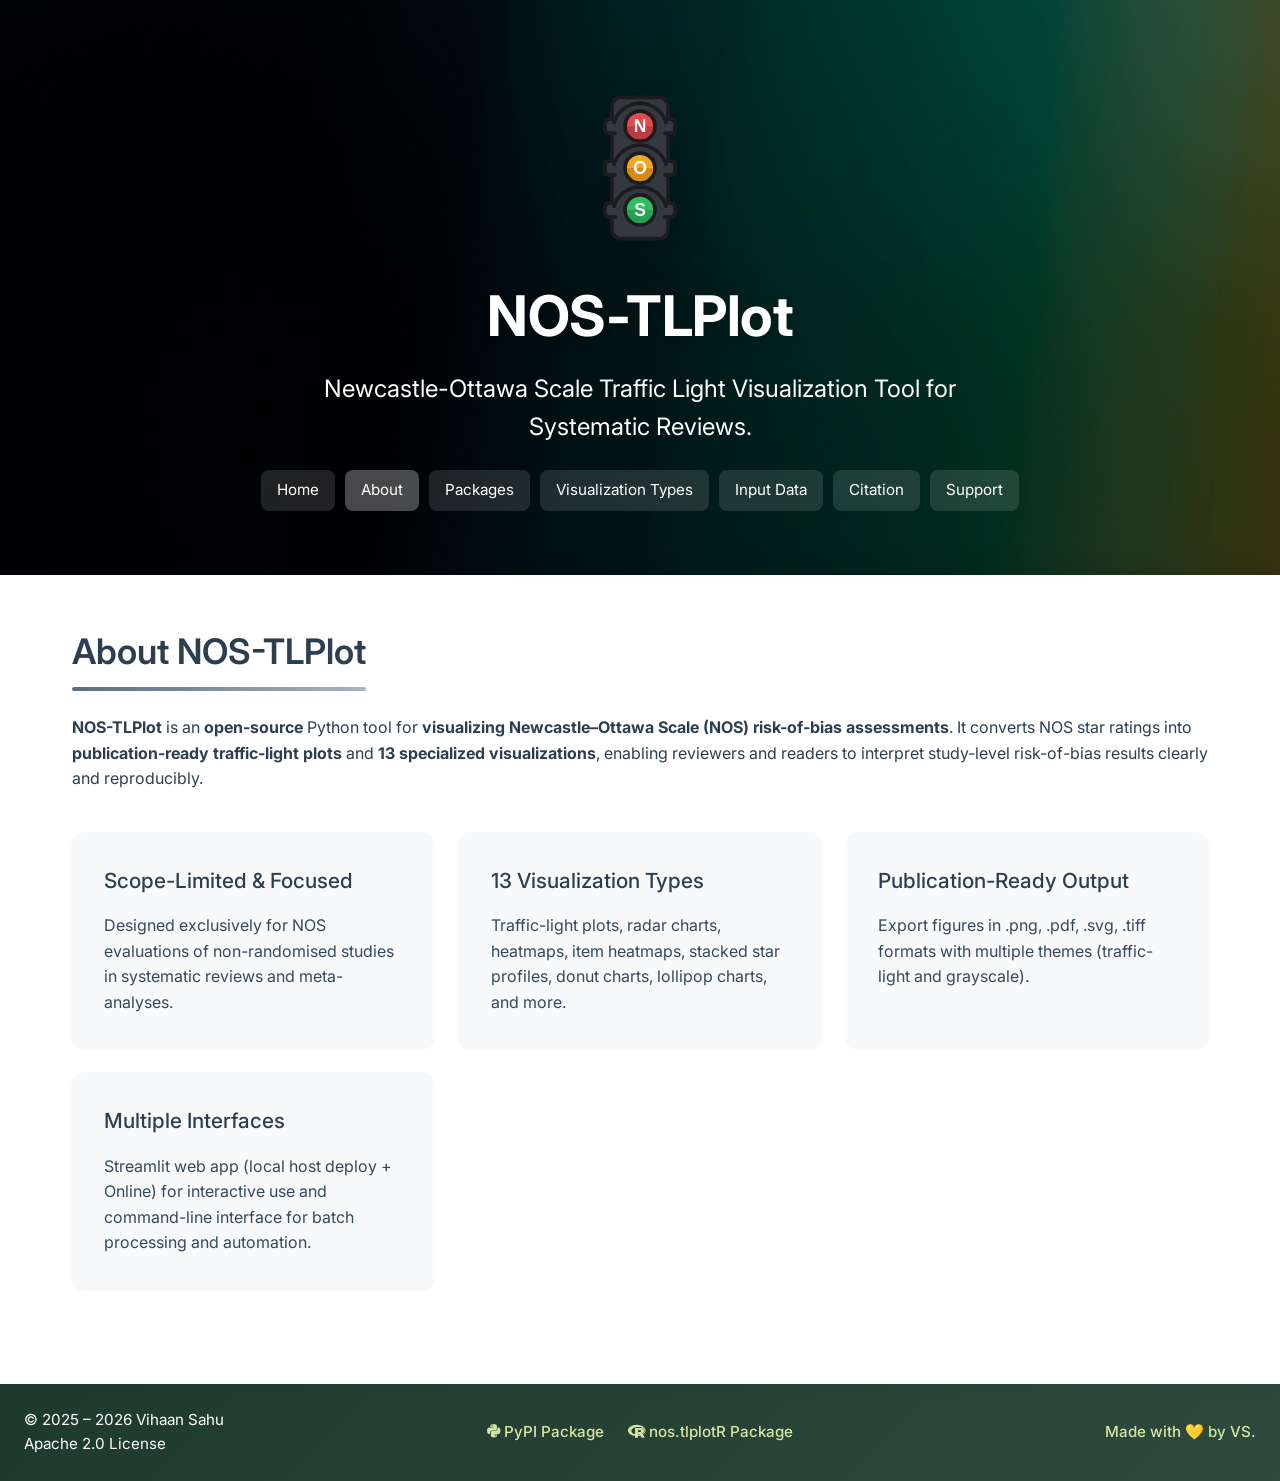
==== commit daf9d08a: "restyle the packages page and drop the em dashes from the copy" ====
--- a/about.html
+++ b/about.html
@@ -23,7 +23,7 @@
   <link rel="preconnect" href="https://cdnjs.cloudflare.com" crossorigin>
   <link rel="stylesheet" href="https://cdnjs.cloudflare.com/ajax/libs/font-awesome/6.5.1/css/all.min.css">
   <link rel="stylesheet" href="assets/fontawesome/css/all.min.css">
-  <link rel="stylesheet" href="styles.css?v=3.0.2">
+  <link rel="stylesheet" href="styles.css?v=3.0.4">
   <script type="application/ld+json">
   {
     "@context": "https://schema.org",
@@ -106,7 +106,7 @@
 <footer>
     <div class="footer-content">
       <div class="footer-left">
-        <p>© 2025–2026 Vihaan Sahu</p>
+        <p>© 2025 – 2026 Vihaan Sahu</p>
         <p>Apache 2.0 License</p>
       </div>
       <div class="footer-center">
--- a/styles.css
+++ b/styles.css
@@ -1033,3 +1033,169 @@
       margin: 0.4rem 0 0;
       font-size: 0.95rem;
     }
+
+    .pkg-quick .feature-card {
+      box-shadow: none;
+      border: 1px solid #e2e6ea;
+    }
+
+    .pkg-quick .feature-card:hover {
+      transform: none;
+      box-shadow: none;
+    }
+
+    main p a {
+      color: var(--primary-medium);
+      text-decoration: none;
+      font-weight: 500;
+    }
+
+    main p a:hover {
+      text-decoration: underline;
+    }
+
+    .container img {
+      max-width: 100%;
+      height: auto;
+    }
+
+    main :not(pre) > code {
+      background: var(--bg-light);
+      border: 1px solid #e2e6ea;
+      border-radius: 6px;
+      padding: 0.15em 0.4em;
+      font-family: 'Roboto Mono', 'Courier New', monospace;
+      font-size: 0.88em;
+      color: var(--text-secondary);
+    }
+
+    .section-header h2 code {
+      font-size: 0.72em;
+      padding: 0.12em 0.5em;
+      font-weight: 500;
+    }
+
+    .pkg-head {
+      display: flex;
+      align-items: center;
+      gap: 16px;
+    }
+
+    .pkg-emblem {
+      width: 42px;
+      height: 42px;
+      border-radius: 10px;
+      transform: rotate(45deg);
+      display: flex;
+      align-items: center;
+      justify-content: center;
+      margin: 8px 10px 8px 8px;
+    }
+
+    .pkg-emblem i {
+      transform: rotate(-45deg);
+      font-size: 22px;
+      color: #fff;
+    }
+
+    .pkg-emblem.python {
+      background: #3776ab;
+      border: 1px solid #2b5f8c;
+    }
+
+    .pkg-emblem.r {
+      background: #276dc3;
+      border: 1px solid #1f5aa6;
+    }
+
+    .pkg-card {
+      background: var(--bg-light);
+      border: 1px solid #e2e6ea;
+      border-radius: 12px;
+      padding: 1.5rem 2rem;
+      margin: 1.5rem 0;
+    }
+
+    .pkg-card h3 {
+      margin: 0 0 0.9rem;
+    }
+
+    .pkg-card pre {
+      margin: 0 0 0.9rem;
+      box-shadow: none;
+    }
+
+    .pkg-card pre:last-child {
+      margin-bottom: 0;
+    }
+
+    .pkg-card p {
+      margin: 0 0 0.9rem;
+      color: var(--text-secondary);
+      font-size: 0.95rem;
+    }
+
+    .pkg-card p:last-child {
+      margin-bottom: 0;
+    }
+
+    .pkg-links {
+      display: flex;
+      flex-wrap: wrap;
+      gap: 12px;
+      margin: 1.75rem 0 0.5rem;
+    }
+
+    .pkg-links a {
+      background: linear-gradient(135deg, #3B4650, #232A31);
+      color: white;
+      padding: 10px 18px;
+      border-radius: 25px;
+      text-decoration: none;
+      font-size: 0.95rem;
+      font-weight: 500;
+      transition: var(--transition);
+      display: inline-block;
+    }
+
+    .pkg-links a i {
+      margin-right: 6px;
+    }
+
+    .pkg-links a:hover {
+      background: linear-gradient(135deg, #46525E, #2C343C);
+    }
+
+    .plot-figure {
+      max-width: 900px;
+      margin: 2rem auto;
+      padding: 12px;
+      background: var(--bg-light);
+      border: 1px solid #e2e6ea;
+      border-radius: 12px;
+      text-align: center;
+    }
+
+    .plot-figure img {
+      display: block;
+      width: 100%;
+      height: auto;
+      border-radius: 8px;
+    }
+
+    .plot-figure figcaption {
+      margin-top: 10px;
+      font-size: 0.9rem;
+      color: var(--text-secondary);
+    }
+
+    @media (max-width: 480px) {
+      .pkg-card {
+        padding: 1.25rem 1.25rem;
+      }
+
+      .pkg-links a {
+        width: 100%;
+        text-align: center;
+      }
+    }
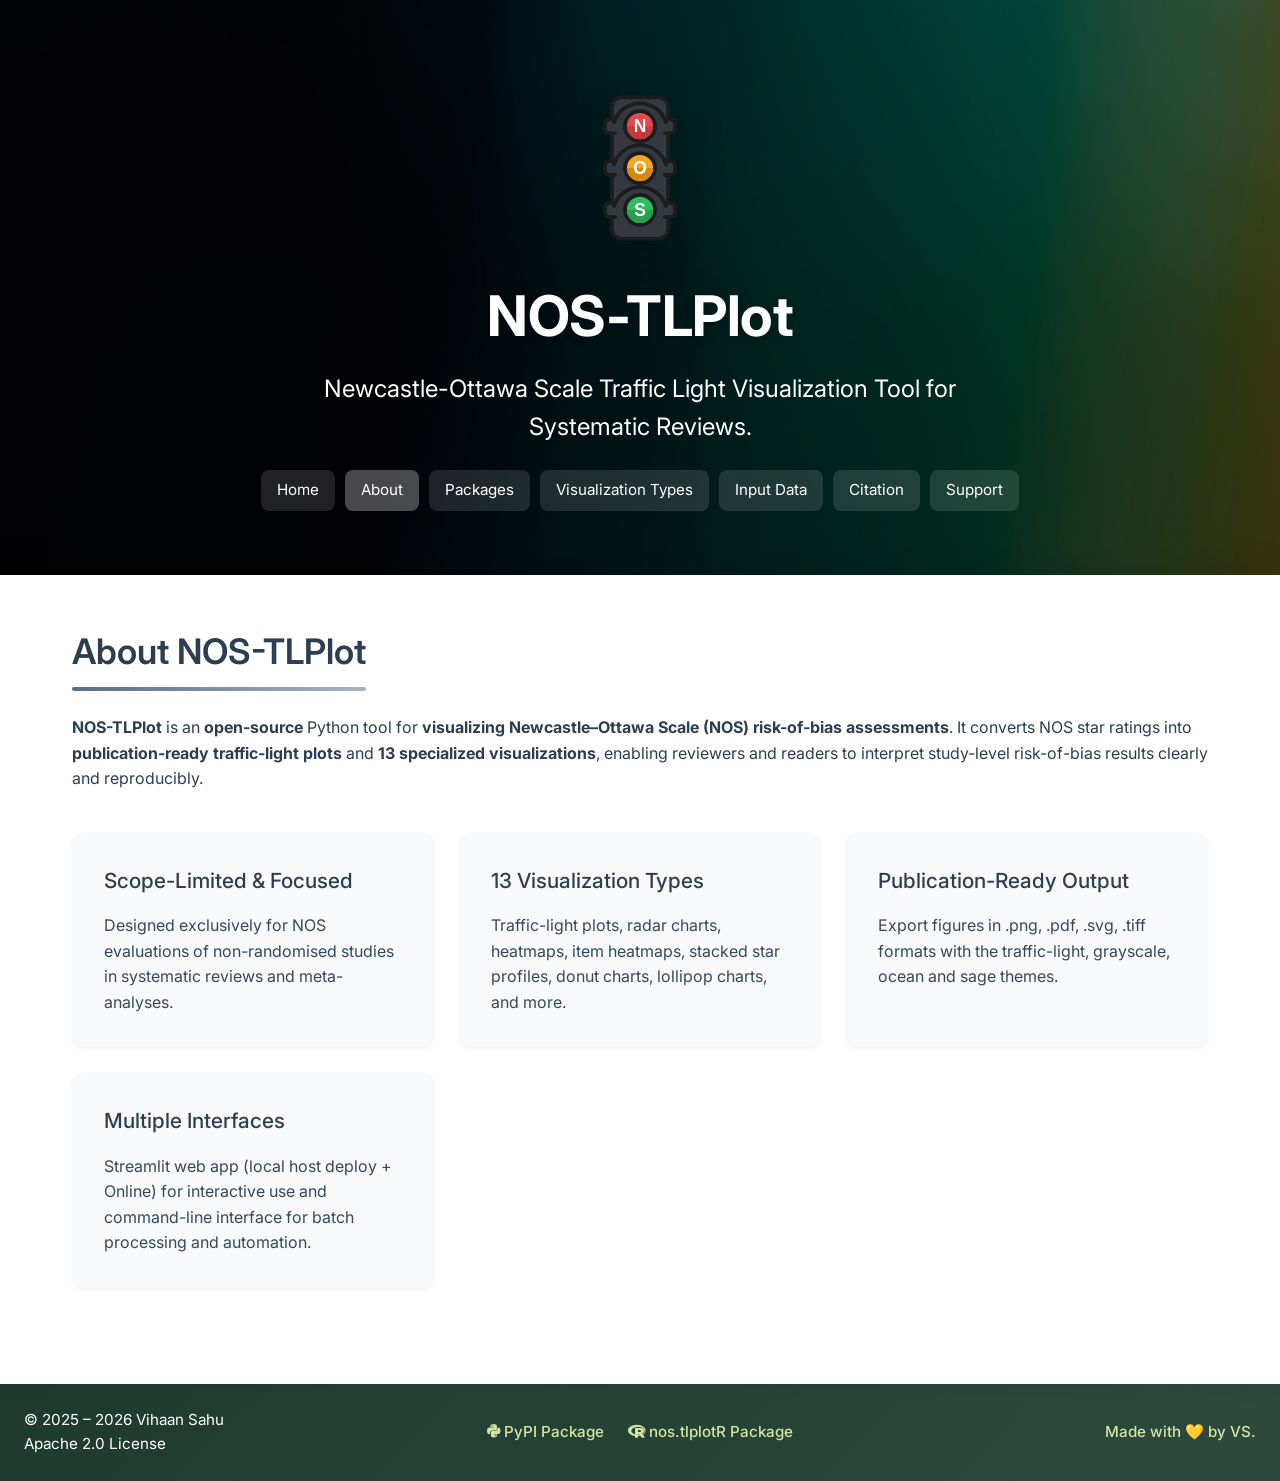
==== commit f73d1283: "list all four themes in the feature cards and schema" ====
--- a/about.html
+++ b/about.html
@@ -91,7 +91,7 @@
         </div>
         <div class="feature-card">
           <h3>Publication-Ready Output</h3>
-          <p>Export figures in .png, .pdf, .svg, .tiff formats with multiple themes (traffic-light and grayscale).</p>
+          <p>Export figures in .png, .pdf, .svg, .tiff formats with the traffic-light, grayscale, ocean and sage themes.</p>
         </div>
         <div class="feature-card">
           <h3>Multiple Interfaces</h3>
